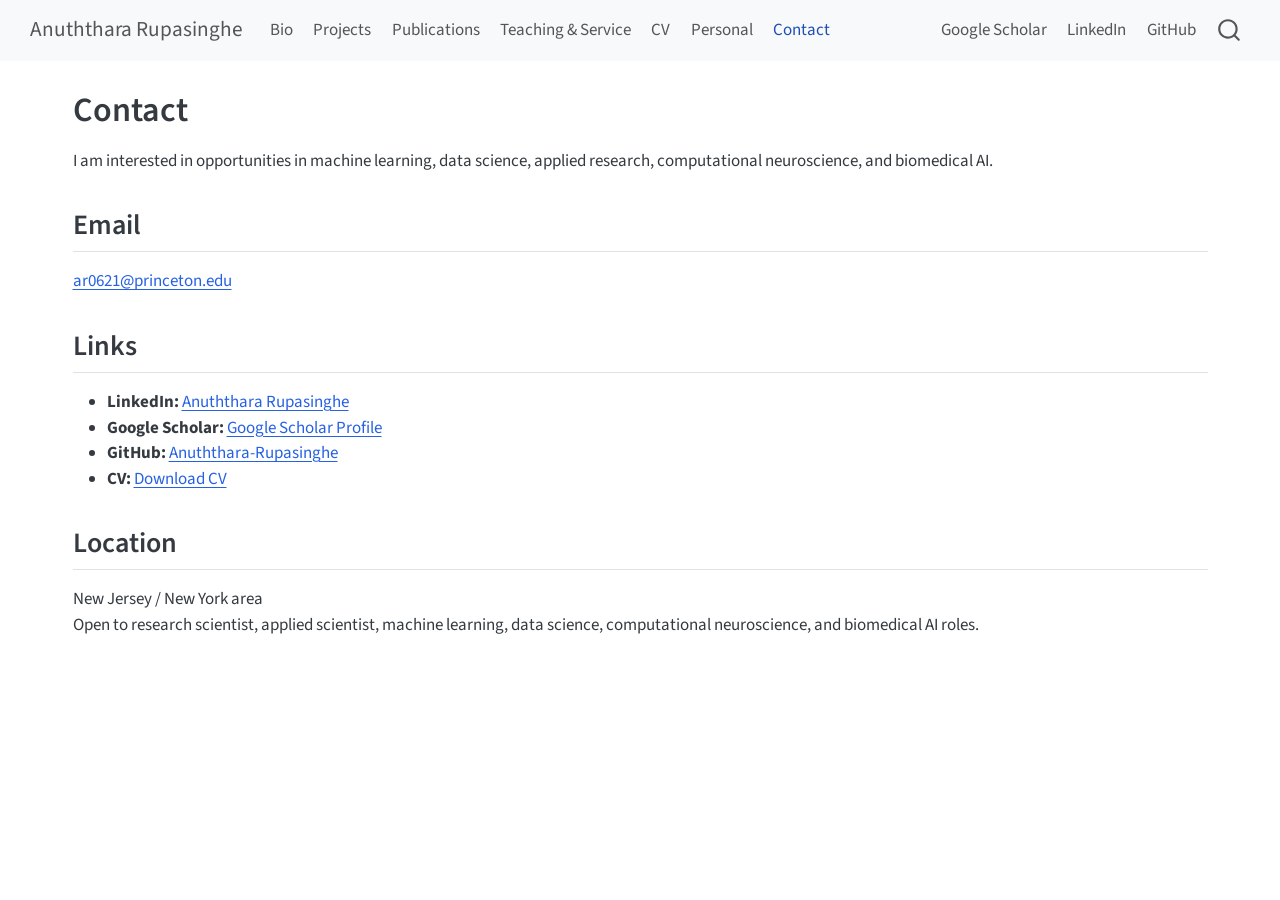
==== docs/contact.html @ abbbd3c5 "Publish website Publish website" ====
<!DOCTYPE html>
<html xmlns="http://www.w3.org/1999/xhtml" lang="en" xml:lang="en"><head>

<meta charset="utf-8">
<meta name="generator" content="quarto-1.9.38">

<meta name="viewport" content="width=device-width, initial-scale=1.0, user-scalable=yes">


<title>Contact – Anuththara Rupasinghe</title>
<style>
/* Default styles provided by pandoc.
** See https://pandoc.org/MANUAL.html#variables-for-html for config info.
*/
code{white-space: pre-wrap;}
span.smallcaps{font-variant: small-caps;}
div.columns{display: flex; gap: min(4vw, 1.5em);}
div.column{flex: auto; overflow-x: auto;}
div.hanging-indent{margin-left: 1.5em; text-indent: -1.5em;}
ul.task-list{list-style: none;}
ul.task-list li input[type="checkbox"] {
  width: 0.8em;
  margin: 0 0.8em 0.2em -1em; /* quarto-specific, see https://github.com/quarto-dev/quarto-cli/issues/4556 */ 
  vertical-align: middle;
}
</style>


<script src="site_libs/quarto-nav/quarto-nav.js"></script>
<script src="site_libs/quarto-nav/headroom.min.js"></script>
<script src="site_libs/clipboard/clipboard.min.js"></script>
<script src="site_libs/quarto-search/autocomplete.umd.js"></script>
<script src="site_libs/quarto-search/fuse.min.js"></script>
<script src="site_libs/quarto-search/quarto-search.js"></script>
<meta name="quarto:offset" content="./">
<script src="site_libs/quarto-html/quarto.js" type="module"></script>
<script src="site_libs/quarto-html/tabsets/tabsets.js" type="module"></script>
<script src="site_libs/quarto-html/popper.min.js"></script>
<script src="site_libs/quarto-html/tippy.umd.min.js"></script>
<script src="site_libs/quarto-html/anchor.min.js"></script>
<link href="site_libs/quarto-html/tippy.css" rel="stylesheet">
<link href="site_libs/quarto-html/quarto-syntax-highlighting-15634bcf2e68342d4ad2dfa704d543f6.css" rel="stylesheet" id="quarto-text-highlighting-styles">
<script src="site_libs/bootstrap/bootstrap.min.js"></script>
<link href="site_libs/bootstrap/bootstrap-icons.css" rel="stylesheet">
<link href="site_libs/bootstrap/bootstrap-a0f9fd0d421825b736dc1bbcbcba2219.min.css" rel="stylesheet" append-hash="true" id="quarto-bootstrap" data-mode="light">
<script id="quarto-search-options" type="application/json">{
  "location": "navbar",
  "copy-button": false,
  "collapse-after": 3,
  "panel-placement": "end",
  "type": "overlay",
  "limit": 50,
  "keyboard-shortcut": [
    "f",
    "/",
    "s"
  ],
  "show-item-context": false,
  "language": {
    "search-no-results-text": "No results",
    "search-matching-documents-text": "matching documents",
    "search-copy-link-title": "Copy link to search",
    "search-hide-matches-text": "Hide additional matches",
    "search-more-match-text": "more match in this document",
    "search-more-matches-text": "more matches in this document",
    "search-clear-button-title": "Clear",
    "search-text-placeholder": "",
    "search-detached-cancel-button-title": "Cancel",
    "search-submit-button-title": "Submit",
    "search-label": "Search"
  }
}</script>


<link rel="stylesheet" href="styles.css">
</head>

<body class="nav-fixed quarto-light">

<div id="quarto-search-results"></div>
  <header id="quarto-header" class="headroom fixed-top">
    <nav class="navbar navbar-expand-lg " data-bs-theme="dark">
      <div class="navbar-container container-fluid">
      <div class="navbar-brand-container mx-auto">
    <a class="navbar-brand" href="./index.html">
    <span class="navbar-title">Anuththara Rupasinghe</span>
    </a>
  </div>
            <div id="quarto-search" class="" title="Search"></div>
          <button class="navbar-toggler" type="button" data-bs-toggle="collapse" data-bs-target="#navbarCollapse" aria-controls="navbarCollapse" role="menu" aria-expanded="false" aria-label="Toggle navigation" onclick="if (window.quartoToggleHeadroom) { window.quartoToggleHeadroom(); }">
  <span class="navbar-toggler-icon"></span>
</button>
          <div class="collapse navbar-collapse" id="navbarCollapse">
            <ul class="navbar-nav navbar-nav-scroll me-auto">
  <li class="nav-item">
    <a class="nav-link" href="./index.html"> 
<span class="menu-text">Bio</span></a>
  </li>  
  <li class="nav-item">
    <a class="nav-link" href="./projects.html"> 
<span class="menu-text">Projects</span></a>
  </li>  
  <li class="nav-item">
    <a class="nav-link" href="./publications.html"> 
<span class="menu-text">Publications</span></a>
  </li>  
  <li class="nav-item">
    <a class="nav-link" href="./teaching.html"> 
<span class="menu-text">Teaching &amp; Service</span></a>
  </li>  
  <li class="nav-item">
    <a class="nav-link" href="./cv.html"> 
<span class="menu-text">CV</span></a>
  </li>  
  <li class="nav-item">
    <a class="nav-link" href="./personal.html"> 
<span class="menu-text">Personal</span></a>
  </li>  
  <li class="nav-item">
    <a class="nav-link active" href="./contact.html" aria-current="page"> 
<span class="menu-text">Contact</span></a>
  </li>  
</ul>
            <ul class="navbar-nav navbar-nav-scroll ms-auto">
  <li class="nav-item">
    <a class="nav-link" href="https://scholar.google.com/citations?user=6TQuQqsAAAAJ&amp;hl=en"> 
<span class="menu-text">Google Scholar</span></a>
  </li>  
  <li class="nav-item">
    <a class="nav-link" href="https://www.linkedin.com/in/anuththara-rupasinghe-b1566b122/"> 
<span class="menu-text">LinkedIn</span></a>
  </li>  
  <li class="nav-item">
    <a class="nav-link" href="https://github.com/Anuththara-Rupasinghe"> 
<span class="menu-text">GitHub</span></a>
  </li>  
</ul>
          </div> <!-- /navcollapse -->
            <div class="quarto-navbar-tools">
</div>
      </div> <!-- /container-fluid -->
    </nav>
</header>
<!-- content -->
<div id="quarto-content" class="quarto-container page-columns page-rows-contents page-layout-full page-navbar">
<!-- sidebar -->
<!-- margin-sidebar -->
    
<!-- main -->
<main class="content column-page" id="quarto-document-content">

<header id="title-block-header" class="quarto-title-block default">
<div class="quarto-title">
<h1 class="title">Contact</h1>
</div>



<div class="quarto-title-meta column-page">

    
  
    
  </div>
  


</header>


<p>I am interested in opportunities in machine learning, data science, applied research, computational neuroscience, and biomedical AI.</p>
<section id="email" class="level2">
<h2 class="anchored" data-anchor-id="email">Email</h2>
<p><a href="mailto:ar0621@princeton.edu">ar0621@princeton.edu</a></p>
</section>
<section id="links" class="level2">
<h2 class="anchored" data-anchor-id="links">Links</h2>
<ul>
<li><strong>LinkedIn:</strong> <a href="https://www.linkedin.com/in/anuththara-rupasinghe-b1566b122/">Anuththara Rupasinghe</a><br>
</li>
<li><strong>Google Scholar:</strong> <a href="https://scholar.google.com/citations?user=6TQuQqsAAAAJ&amp;hl=en">Google Scholar Profile</a><br>
</li>
<li><strong>GitHub:</strong> <a href="https://github.com/Anuththara-Rupasinghe">Anuththara-Rupasinghe</a></li>
<li><strong>CV:</strong> <a href="cv.pdf">Download CV</a></li>
</ul>
</section>
<section id="location" class="level2">
<h2 class="anchored" data-anchor-id="location">Location</h2>
<p>New Jersey / New York area<br>
Open to research scientist, applied scientist, machine learning, data science, computational neuroscience, and biomedical AI roles.</p>


</section>

</main> <!-- /main -->
<script id="quarto-html-after-body" type="application/javascript">
  window.document.addEventListener("DOMContentLoaded", function (event) {
    const icon = "";
    const anchorJS = new window.AnchorJS();
    anchorJS.options = {
      placement: 'right',
      icon: icon
    };
    anchorJS.add('.anchored');
    const isCodeAnnotation = (el) => {
      for (const clz of el.classList) {
        if (clz.startsWith('code-annotation-')) {                     
          return true;
        }
      }
      return false;
    }
    const onCopySuccess = function(e) {
      // button target
      const button = e.trigger;
      // don't keep focus
      button.blur();
      // flash "checked"
      button.classList.add('code-copy-button-checked');
      var currentTitle = button.getAttribute("title");
      button.setAttribute("title", "Copied!");
      let tooltip;
      if (window.bootstrap) {
        button.setAttribute("data-bs-toggle", "tooltip");
        button.setAttribute("data-bs-placement", "left");
        button.setAttribute("data-bs-title", "Copied!");
        tooltip = new bootstrap.Tooltip(button, 
          { trigger: "manual", 
            customClass: "code-copy-button-tooltip",
            offset: [0, -8]});
        tooltip.show();    
      }
      setTimeout(function() {
        if (tooltip) {
          tooltip.hide();
          button.removeAttribute("data-bs-title");
          button.removeAttribute("data-bs-toggle");
          button.removeAttribute("data-bs-placement");
        }
        button.setAttribute("title", currentTitle);
        button.classList.remove('code-copy-button-checked');
      }, 1000);
      // clear code selection
      e.clearSelection();
    }
    const getTextToCopy = function(trigger) {
      const outerScaffold = trigger.parentElement.cloneNode(true);
      const codeEl = outerScaffold.querySelector('code');
      for (const childEl of codeEl.children) {
        if (isCodeAnnotation(childEl)) {
          childEl.remove();
        }
      }
      return codeEl.innerText;
    }
    const clipboard = new window.ClipboardJS('.code-copy-button:not([data-in-quarto-modal])', {
      text: getTextToCopy
    });
    clipboard.on('success', onCopySuccess);
    if (window.document.getElementById('quarto-embedded-source-code-modal')) {
      const clipboardModal = new window.ClipboardJS('.code-copy-button[data-in-quarto-modal]', {
        text: getTextToCopy,
        container: window.document.getElementById('quarto-embedded-source-code-modal')
      });
      clipboardModal.on('success', onCopySuccess);
    }
      var localhostRegex = new RegExp(/^(?:http|https):\/\/localhost\:?[0-9]*\//);
      var mailtoRegex = new RegExp(/^mailto:/);
        var filterRegex = new RegExp('/' + window.location.host + '/');
      var isInternal = (href) => {
          return filterRegex.test(href) || localhostRegex.test(href) || mailtoRegex.test(href);
      }
      // Inspect non-navigation links and adorn them if external
     var links = window.document.querySelectorAll('a[href]:not(.nav-link):not(.navbar-brand):not(.toc-action):not(.sidebar-link):not(.sidebar-item-toggle):not(.pagination-link):not(.no-external):not([aria-hidden]):not(.dropdown-item):not(.quarto-navigation-tool):not(.about-link)');
      for (var i=0; i<links.length; i++) {
        const link = links[i];
        if (!isInternal(link.href)) {
          // undo the damage that might have been done by quarto-nav.js in the case of
          // links that we want to consider external
          if (link.dataset.originalHref !== undefined) {
            link.href = link.dataset.originalHref;
          }
            // target, if specified
            link.setAttribute("target", "_blank");
            if (link.getAttribute("rel") === null) {
              link.setAttribute("rel", "noopener");
            }
        }
      }
    function tippyHover(el, contentFn, onTriggerFn, onUntriggerFn) {
      const config = {
        allowHTML: true,
        maxWidth: 500,
        delay: 100,
        arrow: false,
        appendTo: function(el) {
            return el.parentElement;
        },
        interactive: true,
        interactiveBorder: 10,
        theme: 'quarto',
        placement: 'bottom-start',
      };
      if (contentFn) {
        config.content = contentFn;
      }
      if (onTriggerFn) {
        config.onTrigger = onTriggerFn;
      }
      if (onUntriggerFn) {
        config.onUntrigger = onUntriggerFn;
      }
      window.tippy(el, config); 
    }
    const noterefs = window.document.querySelectorAll('a[role="doc-noteref"]');
    for (var i=0; i<noterefs.length; i++) {
      const ref = noterefs[i];
      tippyHover(ref, function() {
        // use id or data attribute instead here
        let href = ref.getAttribute('data-footnote-href') || ref.getAttribute('href');
        try { href = new URL(href).hash; } catch {}
        const id = href.replace(/^#\/?/, "");
        const note = window.document.getElementById(id);
        if (note) {
          return note.innerHTML;
        } else {
          return "";
        }
      });
    }
    const xrefs = window.document.querySelectorAll('a.quarto-xref');
    const processXRef = (id, note) => {
      // Strip column container classes
      const stripColumnClz = (el) => {
        el.classList.remove("page-full", "page-columns");
        if (el.children) {
          for (const child of el.children) {
            stripColumnClz(child);
          }
        }
      }
      stripColumnClz(note)
      if (id === null || id.startsWith('sec-')) {
        // Special case sections, only their first couple elements
        const container = document.createElement("div");
        if (note.children && note.children.length > 2) {
          container.appendChild(note.children[0].cloneNode(true));
          for (let i = 1; i < note.children.length; i++) {
            const child = note.children[i];
            if (child.tagName === "P" && child.innerText === "") {
              continue;
            } else {
              container.appendChild(child.cloneNode(true));
              break;
            }
          }
          if (window.Quarto?.typesetMath) {
            window.Quarto.typesetMath(container);
          }
          return container.innerHTML
        } else {
          if (window.Quarto?.typesetMath) {
            window.Quarto.typesetMath(note);
          }
          return note.innerHTML;
        }
      } else {
        // Remove any anchor links if they are present
        const anchorLink = note.querySelector('a.anchorjs-link');
        if (anchorLink) {
          anchorLink.remove();
        }
        if (window.Quarto?.typesetMath) {
          window.Quarto.typesetMath(note);
        }
        if (note.classList.contains("callout")) {
          return note.outerHTML;
        } else {
          return note.innerHTML;
        }
      }
    }
    for (var i=0; i<xrefs.length; i++) {
      const xref = xrefs[i];
      tippyHover(xref, undefined, function(instance) {
        instance.disable();
        let url = xref.getAttribute('href');
        let hash = undefined; 
        if (url.startsWith('#')) {
          hash = url;
        } else {
          try { hash = new URL(url).hash; } catch {}
        }
        if (hash) {
          const id = hash.replace(/^#\/?/, "");
          const note = window.document.getElementById(id);
          if (note !== null) {
            try {
              const html = processXRef(id, note.cloneNode(true));
              instance.setContent(html);
            } finally {
              instance.enable();
              instance.show();
            }
          } else {
            // See if we can fetch this
            fetch(url.split('#')[0])
            .then(res => res.text())
            .then(html => {
              const parser = new DOMParser();
              const htmlDoc = parser.parseFromString(html, "text/html");
              const note = htmlDoc.getElementById(id);
              if (note !== null) {
                const html = processXRef(id, note);
                instance.setContent(html);
              } 
            }).finally(() => {
              instance.enable();
              instance.show();
            });
          }
        } else {
          // See if we can fetch a full url (with no hash to target)
          // This is a special case and we should probably do some content thinning / targeting
          fetch(url)
          .then(res => res.text())
          .then(html => {
            const parser = new DOMParser();
            const htmlDoc = parser.parseFromString(html, "text/html");
            const note = htmlDoc.querySelector('main.content');
            if (note !== null) {
              // This should only happen for chapter cross references
              // (since there is no id in the URL)
              // remove the first header
              if (note.children.length > 0 && note.children[0].tagName === "HEADER") {
                note.children[0].remove();
              }
              const html = processXRef(null, note);
              instance.setContent(html);
            } 
          }).finally(() => {
            instance.enable();
            instance.show();
          });
        }
      }, function(instance) {
      });
    }
        let selectedAnnoteEl;
        const selectorForAnnotation = ( cell, annotation) => {
          let cellAttr = 'data-code-cell="' + cell + '"';
          let lineAttr = 'data-code-annotation="' +  annotation + '"';
          const selector = 'span[' + cellAttr + '][' + lineAttr + ']';
          return selector;
        }
        const selectCodeLines = (annoteEl) => {
          const doc = window.document;
          const targetCell = annoteEl.getAttribute("data-target-cell");
          const targetAnnotation = annoteEl.getAttribute("data-target-annotation");
          const annoteSpan = window.document.querySelector(selectorForAnnotation(targetCell, targetAnnotation));
          const lines = annoteSpan.getAttribute("data-code-lines").split(",");
          const lineIds = lines.map((line) => {
            return targetCell + "-" + line;
          })
          let top = null;
          let height = null;
          let parent = null;
          if (lineIds.length > 0) {
              //compute the position of the single el (top and bottom and make a div)
              const el = window.document.getElementById(lineIds[0]);
              top = el.offsetTop;
              height = el.offsetHeight;
              parent = el.parentElement.parentElement;
            if (lineIds.length > 1) {
              const lastEl = window.document.getElementById(lineIds[lineIds.length - 1]);
              const bottom = lastEl.offsetTop + lastEl.offsetHeight;
              height = bottom - top;
            }
            if (top !== null && height !== null && parent !== null) {
              // cook up a div (if necessary) and position it 
              let div = window.document.getElementById("code-annotation-line-highlight");
              if (div === null) {
                div = window.document.createElement("div");
                div.setAttribute("id", "code-annotation-line-highlight");
                div.style.position = 'absolute';
                parent.appendChild(div);
              }
              div.style.top = top - 2 + "px";
              div.style.height = height + 4 + "px";
              div.style.left = 0;
              let gutterDiv = window.document.getElementById("code-annotation-line-highlight-gutter");
              if (gutterDiv === null) {
                gutterDiv = window.document.createElement("div");
                gutterDiv.setAttribute("id", "code-annotation-line-highlight-gutter");
                gutterDiv.style.position = 'absolute';
                const codeCell = window.document.getElementById(targetCell);
                const gutter = codeCell.querySelector('.code-annotation-gutter');
                gutter.appendChild(gutterDiv);
              }
              gutterDiv.style.top = top - 2 + "px";
              gutterDiv.style.height = height + 4 + "px";
            }
            selectedAnnoteEl = annoteEl;
          }
        };
        const unselectCodeLines = () => {
          const elementsIds = ["code-annotation-line-highlight", "code-annotation-line-highlight-gutter"];
          elementsIds.forEach((elId) => {
            const div = window.document.getElementById(elId);
            if (div) {
              div.remove();
            }
          });
          selectedAnnoteEl = undefined;
        };
          // Handle positioning of the toggle
      window.addEventListener(
        "resize",
        throttle(() => {
          elRect = undefined;
          if (selectedAnnoteEl) {
            selectCodeLines(selectedAnnoteEl);
          }
        }, 10)
      );
      function throttle(fn, ms) {
      let throttle = false;
      let timer;
        return (...args) => {
          if(!throttle) { // first call gets through
              fn.apply(this, args);
              throttle = true;
          } else { // all the others get throttled
              if(timer) clearTimeout(timer); // cancel #2
              timer = setTimeout(() => {
                fn.apply(this, args);
                timer = throttle = false;
              }, ms);
          }
        };
      }
        // Attach click handler to the DT
        const annoteDls = window.document.querySelectorAll('dt[data-target-cell]');
        for (const annoteDlNode of annoteDls) {
          annoteDlNode.addEventListener('click', (event) => {
            const clickedEl = event.target;
            if (clickedEl !== selectedAnnoteEl) {
              unselectCodeLines();
              const activeEl = window.document.querySelector('dt[data-target-cell].code-annotation-active');
              if (activeEl) {
                activeEl.classList.remove('code-annotation-active');
              }
              selectCodeLines(clickedEl);
              clickedEl.classList.add('code-annotation-active');
            } else {
              // Unselect the line
              unselectCodeLines();
              clickedEl.classList.remove('code-annotation-active');
            }
          });
        }
    const findCites = (el) => {
      const parentEl = el.parentElement;
      if (parentEl) {
        const cites = parentEl.dataset.cites;
        if (cites) {
          return {
            el,
            cites: cites.split(' ')
          };
        } else {
          return findCites(el.parentElement)
        }
      } else {
        return undefined;
      }
    };
    var bibliorefs = window.document.querySelectorAll('a[role="doc-biblioref"]');
    for (var i=0; i<bibliorefs.length; i++) {
      const ref = bibliorefs[i];
      const citeInfo = findCites(ref);
      if (citeInfo) {
        tippyHover(citeInfo.el, function() {
          var popup = window.document.createElement('div');
          citeInfo.cites.forEach(function(cite) {
            var citeDiv = window.document.createElement('div');
            citeDiv.classList.add('hanging-indent');
            citeDiv.classList.add('csl-entry');
            var biblioDiv = window.document.getElementById('ref-' + cite);
            if (biblioDiv) {
              citeDiv.innerHTML = biblioDiv.innerHTML;
            }
            popup.appendChild(citeDiv);
          });
          return popup.innerHTML;
        });
      }
    }
  });
  </script>
</div> <!-- /content -->




</body></html>
---- docs/site_libs/quarto-html/tippy.css ----
.tippy-box[data-animation=fade][data-state=hidden]{opacity:0}[data-tippy-root]{max-width:calc(100vw - 10px)}.tippy-box{position:relative;background-color:#333;color:#fff;border-radius:4px;font-size:14px;line-height:1.4;white-space:normal;outline:0;transition-property:transform,visibility,opacity}.tippy-box[data-placement^=top]>.tippy-arrow{bottom:0}.tippy-box[data-placement^=top]>.tippy-arrow:before{bottom:-7px;left:0;border-width:8px 8px 0;border-top-color:initial;transform-origin:center top}.tippy-box[data-placement^=bottom]>.tippy-arrow{top:0}.tippy-box[data-placement^=bottom]>.tippy-arrow:before{top:-7px;left:0;border-width:0 8px 8px;border-bottom-color:initial;transform-origin:center bottom}.tippy-box[data-placement^=left]>.tippy-arrow{right:0}.tippy-box[data-placement^=left]>.tippy-arrow:before{border-width:8px 0 8px 8px;border-left-color:initial;right:-7px;transform-origin:center left}.tippy-box[data-placement^=right]>.tippy-arrow{left:0}.tippy-box[data-placement^=right]>.tippy-arrow:before{left:-7px;border-width:8px 8px 8px 0;border-right-color:initial;transform-origin:center right}.tippy-box[data-inertia][data-state=visible]{transition-timing-function:cubic-bezier(.54,1.5,.38,1.11)}.tippy-arrow{width:16px;height:16px;color:#333}.tippy-arrow:before{content:"";position:absolute;border-color:transparent;border-style:solid}.tippy-content{position:relative;padding:5px 9px;z-index:1}
---- docs/site_libs/quarto-html/quarto-syntax-highlighting-15634bcf2e68342d4ad2dfa704d543f6.css ----
/* quarto syntax highlight colors */
:root {
  --quarto-hl-ot-color: #003B4F;
  --quarto-hl-at-color: #657422;
  --quarto-hl-ss-color: #20794D;
  --quarto-hl-an-color: #5E5E5E;
  --quarto-hl-fu-color: #4758AB;
  --quarto-hl-st-color: #20794D;
  --quarto-hl-cf-color: #003B4F;
  --quarto-hl-op-color: #5E5E5E;
  --quarto-hl-er-color: #AD0000;
  --quarto-hl-bn-color: #AD0000;
  --quarto-hl-al-color: #AD0000;
  --quarto-hl-va-color: #111111;
  --quarto-hl-bu-color: inherit;
  --quarto-hl-ex-color: inherit;
  --quarto-hl-pp-color: #AD0000;
  --quarto-hl-in-color: #5E5E5E;
  --quarto-hl-vs-color: #20794D;
  --quarto-hl-wa-color: #5E5E5E;
  --quarto-hl-do-color: #5E5E5E;
  --quarto-hl-im-color: #00769E;
  --quarto-hl-ch-color: #20794D;
  --quarto-hl-dt-color: #AD0000;
  --quarto-hl-fl-color: #AD0000;
  --quarto-hl-co-color: #5E5E5E;
  --quarto-hl-cv-color: #5E5E5E;
  --quarto-hl-cn-color: #8f5902;
  --quarto-hl-sc-color: #5E5E5E;
  --quarto-hl-dv-color: #AD0000;
  --quarto-hl-kw-color: #003B4F;
}

/* other quarto variables */
:root {
  --quarto-font-monospace: SFMono-Regular, Menlo, Monaco, Consolas, "Liberation Mono", "Courier New", monospace;
}

/* syntax highlight based on Pandoc's rules */
pre > code.sourceCode > span {
  color: #003B4F;
}

code.sourceCode > span {
  color: #003B4F;
}

div.sourceCode,
div.sourceCode pre.sourceCode {
  color: #003B4F;
}

/* Normal */
code span {
  color: #003B4F;
}

/* Alert */
code span.al {
  color: #AD0000;
  font-style: inherit;
}

/* Annotation */
code span.an {
  color: #5E5E5E;
  font-style: inherit;
}

/* Attribute */
code span.at {
  color: #657422;
  font-style: inherit;
}

/* BaseN */
code span.bn {
  color: #AD0000;
  font-style: inherit;
}

/* BuiltIn */
code span.bu {
  font-style: inherit;
}

/* ControlFlow */
code span.cf {
  color: #003B4F;
  font-weight: bold;
  font-style: inherit;
}

/* Char */
code span.ch {
  color: #20794D;
  font-style: inherit;
}

/* Constant */
code span.cn {
  color: #8f5902;
  font-style: inherit;
}

/* Comment */
code span.co {
  color: #5E5E5E;
  font-style: inherit;
}

/* CommentVar */
code span.cv {
  color: #5E5E5E;
  font-style: italic;
}

/* Documentation */
code span.do {
  color: #5E5E5E;
  font-style: italic;
}

/* DataType */
code span.dt {
  color: #AD0000;
  font-style: inherit;
}

/* DecVal */
code span.dv {
  color: #AD0000;
  font-style: inherit;
}

/* Error */
code span.er {
  color: #AD0000;
  font-style: inherit;
}

/* Extension */
code span.ex {
  font-style: inherit;
}

/* Float */
code span.fl {
  color: #AD0000;
  font-style: inherit;
}

/* Function */
code span.fu {
  color: #4758AB;
  font-style: inherit;
}

/* Import */
code span.im {
  color: #00769E;
  font-style: inherit;
}

/* Information */
code span.in {
  color: #5E5E5E;
  font-style: inherit;
}

/* Keyword */
code span.kw {
  color: #003B4F;
  font-weight: bold;
  font-style: inherit;
}

/* Operator */
code span.op {
  color: #5E5E5E;
  font-style: inherit;
}

/* Other */
code span.ot {
  color: #003B4F;
  font-style: inherit;
}

/* Preprocessor */
code span.pp {
  color: #AD0000;
  font-style: inherit;
}

/* SpecialChar */
code span.sc {
  color: #5E5E5E;
  font-style: inherit;
}

/* SpecialString */
code span.ss {
  color: #20794D;
  font-style: inherit;
}

/* String */
code span.st {
  color: #20794D;
  font-style: inherit;
}

/* Variable */
code span.va {
  color: #111111;
  font-style: inherit;
}

/* VerbatimString */
code span.vs {
  color: #20794D;
  font-style: inherit;
}

/* Warning */
code span.wa {
  color: #5E5E5E;
  font-style: italic;
}

.prevent-inlining {
  content: "</";
}

/*# sourceMappingURL=f23921c56f73e400b49028c9186a1aa0.css.map */
---- docs/styles.css ----
.project-block {
  display: grid;
  grid-template-columns: 420px 1fr;
  gap: 2rem;
  align-items: center;
  margin-bottom: 3rem;
  padding-bottom: 2.5rem;
  border-bottom: 1px solid #ddd;
}

.project-image {
  display: flex;
  align-items: center;
  justify-content: center;
  min-height: 240px;
  padding: 0.5rem;
  background: #ffffff;
}

.project-image img {
  width: 100%;
  max-width: 420px;
  max-height: 320px;
  object-fit: contain;
}

.project-text h2 {
  margin-top: 0;
}

@media (max-width: 768px) {
  .project-block {
    grid-template-columns: 1fr;
  }

  .project-image {
    min-height: auto;
  }

  .project-image img {
    max-width: 85%;
  }
}

.bio-name {
  margin-bottom: 0.25rem;
}

.bio-title {
  margin-top: 0;
  margin-bottom: 0.4rem;
}

.bio-position {
  font-size: 1.15rem;
  font-weight: 600;
  margin-top: 0;
  margin-bottom: 0.4rem;
}

.slideshow-container {
  position: relative;
  width: 100%;
  max-width: 700px;
  height: 420px;
  margin: 2rem auto;
  overflow: hidden;
  border-radius: 12px;
}

.slide {
  position: absolute;
  width: 100%;
  height: 100%;
  object-fit: cover;
  opacity: 0;
  transition: opacity 1s ease-in-out;
}

.slide.active {
  opacity: 1;
}
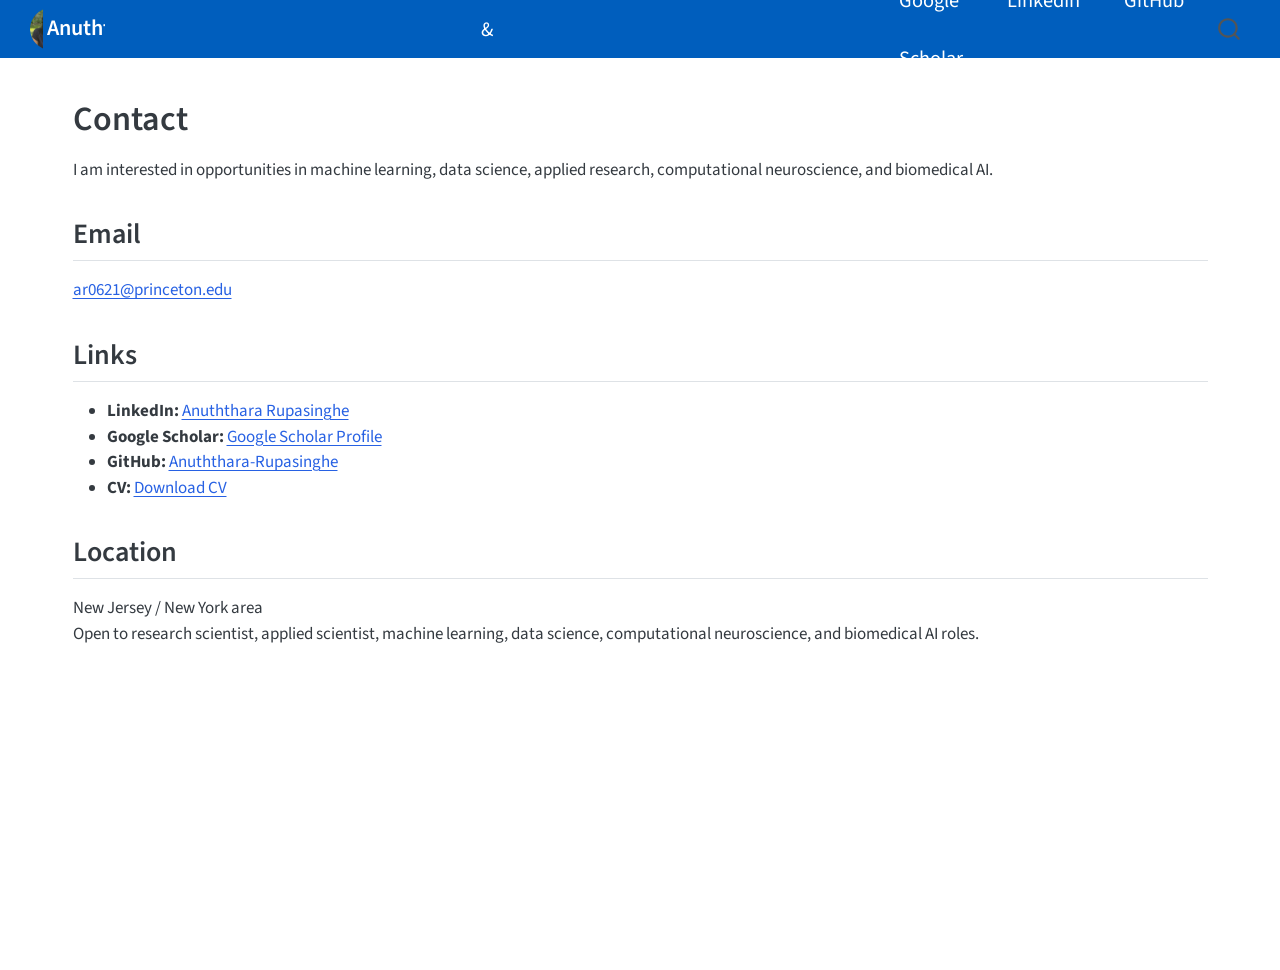
==== commit 62ba37b0: "modifying nav bar" ====
--- a/docs/contact.html
+++ b/docs/contact.html
@@ -70,6 +70,7 @@
     "search-label": "Search"
   }
 }</script>
+<meta name="google-site-verification" content="zmH0bxProW3QMUqO-HfRJrGWWF78c6Ah-vSyieSVFYw">
 
 
 <link rel="stylesheet" href="styles.css">
@@ -82,6 +83,10 @@
     <nav class="navbar navbar-expand-lg " data-bs-theme="dark">
       <div class="navbar-container container-fluid">
       <div class="navbar-brand-container mx-auto">
+    <a href="./index.html" class="navbar-brand navbar-brand-logo">
+    <img src="./profile.png" alt="" class="navbar-logo light-content">
+    <img src="./profile.png" alt="" class="navbar-logo dark-content">
+    </a>
     <a class="navbar-brand" href="./index.html">
     <span class="navbar-title">Anuththara Rupasinghe</span>
     </a>
--- a/docs/styles.css
+++ b/docs/styles.css
@@ -79,4 +79,81 @@
 
 .slide.active {
   opacity: 1;
+}
+
+/* Fixed navbar */
+.navbar {
+  background-color: #005ebd !important;
+  position: fixed !important;
+  top: 0 !important;
+  left: 0 !important;
+  right: 0 !important;
+  width: 100% !important;
+  z-index: 9999 !important;
+  min-height: 58px !important;
+  max-height: 58px !important;
+  padding-top: 0 !important;
+  padding-bottom: 0 !important;
+  display: flex !important;
+  align-items: center !important;
+}
+
+/* Add space so the page content does not hide behind the fixed navbar */
+body {
+  padding-top: 70px !important;
+}
+
+/* Keep navbar contents vertically centered */
+.navbar .container-fluid,
+.navbar .navbar-container {
+  min-height: 58px !important;
+  max-height: 58px !important;
+  display: flex !important;
+  align-items: center !important;
+}
+
+/* Navbar text color */
+.navbar .navbar-brand,
+.navbar .navbar-nav .nav-link,
+.navbar .quarto-navbar-tools .quarto-navigation-tool {
+  color: white !important;
+}
+
+/* Navbar hover color */
+.navbar .navbar-nav .nav-link:hover,
+.navbar .quarto-navbar-tools .quarto-navigation-tool:hover {
+  color: #eaf3ff !important;
+}
+
+/* Navbar tab spacing and font size */
+.navbar .navbar-nav .nav-link {
+  padding-left: 1.3rem !important;
+  padding-right: 1.3rem !important;
+  font-size: 1.2rem !important;
+  font-weight: 400 !important;
+  line-height: 58px !important;
+  padding-top: 0 !important;
+  padding-bottom: 0 !important;
+}
+
+/* Your name on the left */
+.navbar .navbar-brand {
+  font-size: 1.3rem !important;
+  font-weight: 600 !important;
+  display: flex !important;
+  align-items: center !important;
+  height: 58px !important;
+  padding-top: 0 !important;
+  padding-bottom: 0 !important;
+}
+
+/* Navbar logo */
+.navbar-logo {
+  height: 42px !important;
+  width: 42px !important;
+  max-height: 42px !important;
+  max-width: 42px !important;
+  object-fit: cover !important;
+  border-radius: 50% !important;
+  margin-right: 8px !important;
 }
